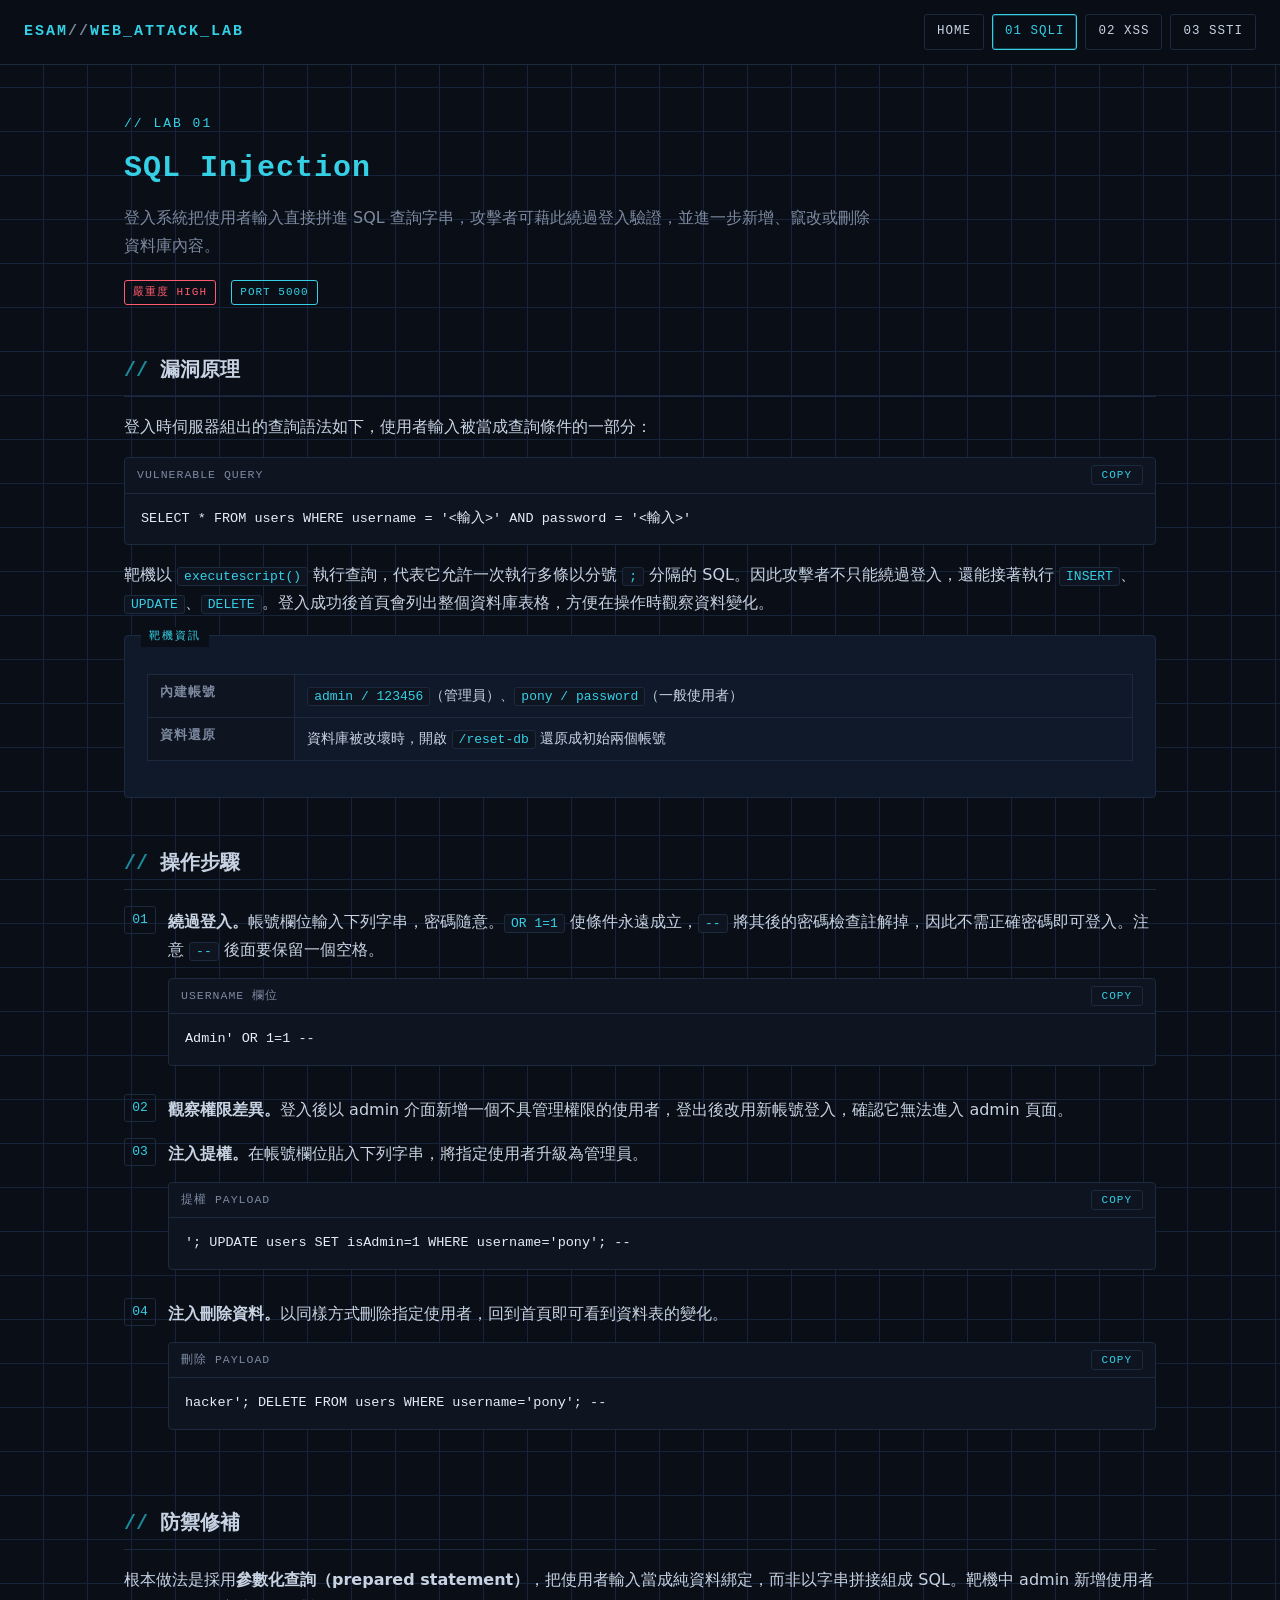
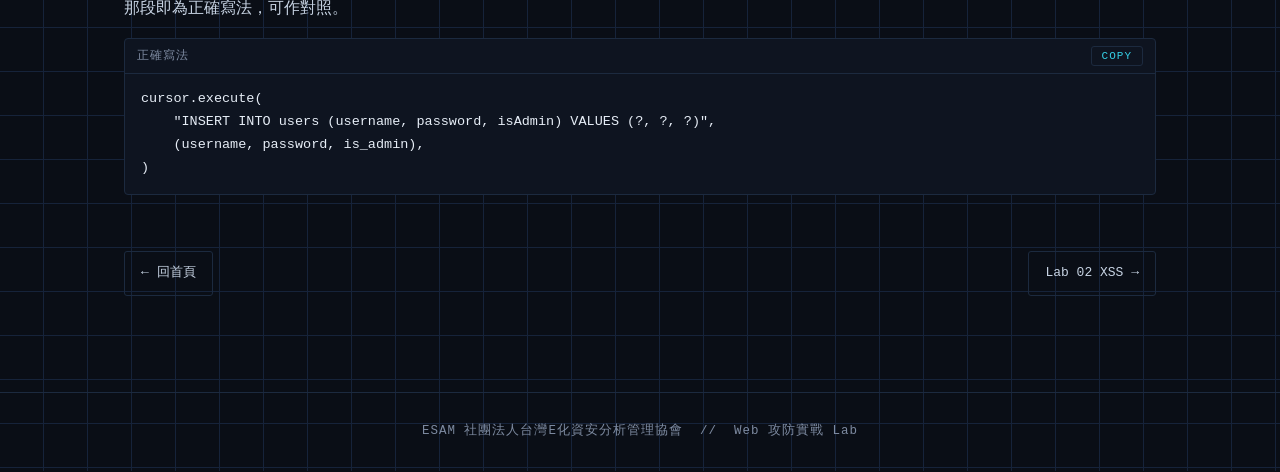
==== lab1-sqli.html @ b627d04e "Add ESAM Web attack lab teaching site (SQLi, XSS, SSTI)" ====
<!DOCTYPE html>
<html lang="zh-Hant">
<head>
<meta charset="UTF-8">
<meta name="viewport" content="width=device-width, initial-scale=1.0">
<title>Lab 01 SQL Injection | ESAM WEB ATTACK LAB</title>
<meta name="description" content="SQL Injection 靶機教學：登入繞過、提權與資料竄改，含可複製 payload 與參數化查詢修補。">
<link rel="stylesheet" href="style.css">
</head>
<body>
<nav class="nav">
  <div class="brand">ESAM<span>//</span>WEB_ATTACK_LAB</div>
  <div class="nav-links">
    <a href="index.html">Home</a>
    <a href="lab1-sqli.html">01 SQLi</a>
    <a href="lab2-xss.html">02 XSS</a>
    <a href="lab3-ssti.html">03 SSTI</a>
  </div>
</nav>

<main class="wrap">
  <div class="kicker">// LAB 01</div>
  <h1 class="title">SQL Injection</h1>
  <p class="lead">登入系統把使用者輸入直接拼進 SQL 查詢字串，攻擊者可藉此繞過登入驗證，並進一步新增、竄改或刪除資料庫內容。</p>
  <p><span class="badge high">嚴重度 High</span> &nbsp; <span class="badge info">PORT 5000</span></p>

  <h2>漏洞原理</h2>
  <p>登入時伺服器組出的查詢語法如下，使用者輸入被當成查詢條件的一部分：</p>
  <div class="cmd">
    <div class="cmd-head"><span>vulnerable query</span><button class="copy">Copy</button></div>
    <pre>SELECT * FROM users WHERE username = '&lt;輸入&gt;' AND password = '&lt;輸入&gt;'</pre>
  </div>
  <p>靶機以 <code>executescript()</code> 執行查詢，代表它允許一次執行多條以分號 <code>;</code> 分隔的 SQL。因此攻擊者不只能繞過登入，還能接著執行 <code>INSERT</code>、<code>UPDATE</code>、<code>DELETE</code>。登入成功後首頁會列出整個資料庫表格，方便在操作時觀察資料變化。</p>

  <div class="panel">
    <span class="tag">靶機資訊</span>
    <table>
      <tr><th>內建帳號</th><td><code>admin / 123456</code>（管理員）、<code>pony / password</code>（一般使用者）</td></tr>
      <tr><th>資料還原</th><td>資料庫被改壞時，開啟 <code>/reset-db</code> 還原成初始兩個帳號</td></tr>
    </table>
  </div>

  <h2>操作步驟</h2>
  <ol class="steps">
    <li>
      <strong>繞過登入。</strong>帳號欄位輸入下列字串，密碼隨意。<code>OR 1=1</code> 使條件永遠成立，<code>--</code> 將其後的密碼檢查註解掉，因此不需正確密碼即可登入。注意 <code>--</code> 後面要保留一個空格。
      <div class="cmd">
        <div class="cmd-head"><span>username 欄位</span><button class="copy">Copy</button></div>
        <pre>Admin' OR 1=1 -- </pre>
      </div>
    </li>
    <li><strong>觀察權限差異。</strong>登入後以 admin 介面新增一個不具管理權限的使用者，登出後改用新帳號登入，確認它無法進入 admin 頁面。</li>
    <li>
      <strong>注入提權。</strong>在帳號欄位貼入下列字串，將指定使用者升級為管理員。
      <div class="cmd">
        <div class="cmd-head"><span>提權 payload</span><button class="copy">Copy</button></div>
        <pre>'; UPDATE users SET isAdmin=1 WHERE username='pony'; -- </pre>
      </div>
    </li>
    <li>
      <strong>注入刪除資料。</strong>以同樣方式刪除指定使用者，回到首頁即可看到資料表的變化。
      <div class="cmd">
        <div class="cmd-head"><span>刪除 payload</span><button class="copy">Copy</button></div>
        <pre>hacker'; DELETE FROM users WHERE username='pony'; -- </pre>
      </div>
    </li>
  </ol>

  <h2>防禦修補</h2>
  <p>根本做法是採用<strong>參數化查詢（prepared statement）</strong>，把使用者輸入當成純資料綁定，而非以字串拼接組成 SQL。靶機中 admin 新增使用者那段即為正確寫法，可作對照。</p>
  <div class="cmd">
    <div class="cmd-head"><span>正確寫法</span><button class="copy">Copy</button></div>
    <pre>cursor.execute(
    "INSERT INTO users (username, password, isAdmin) VALUES (?, ?, ?)",
    (username, password, is_admin),
)</pre>
  </div>

  <div class="pager">
    <a href="index.html">← 回首頁</a>
    <span class="spacer"></span>
    <a href="lab2-xss.html">Lab 02 XSS →</a>
  </div>
</main>

<footer class="foot">ESAM 社團法人台灣E化資安分析管理協會 &nbsp;//&nbsp; Web 攻防實戰 Lab</footer>
<script src="app.js"></script>
</body>
</html>
---- style.css ----
/* ESAM Web 攻防 Lab 教學站 共用樣式
   風格：深色終端機 / 青色霓虹，等寬字為主。
   調整配色只改 :root 變數即可。 */

:root {
  --bg: #0a0e16;
  --bg-soft: #0e1420;
  --panel: #10192a;
  --line: #1c2a3f;
  --line-soft: #16233a;
  --fg: #c7d3e3;
  --fg-dim: #7d8aa0;
  --accent: #35d0e6;
  --accent-dim: #1d8a9a;
  --danger: #ff5a6e;
  --warn: #ffcf56;
  --ok: #4fd98a;
  --mono: "SFMono-Regular", "Consolas", "JetBrains Mono", "Menlo", monospace;
  --sans: "Noto Sans TC", "PingFang TC", "Microsoft JhengHei", system-ui, sans-serif;
  --maxw: 1080px;
}

* { box-sizing: border-box; }

html { scroll-behavior: smooth; }

body {
  margin: 0;
  background-color: var(--bg);
  background-image:
    linear-gradient(var(--line-soft) 1px, transparent 1px),
    linear-gradient(90deg, var(--line-soft) 1px, transparent 1px);
  background-size: 44px 44px;
  background-position: -1px -1px;
  color: var(--fg);
  font-family: var(--sans);
  font-size: 16px;
  line-height: 1.75;
}

a { color: var(--accent); text-decoration: none; }
a:hover { text-decoration: underline; }

code, pre, kbd, .mono { font-family: var(--mono); }

/* 頂部導覽 */
.nav {
  position: sticky;
  top: 0;
  z-index: 20;
  display: flex;
  align-items: center;
  justify-content: space-between;
  gap: 16px;
  padding: 14px 24px;
  background: rgba(10, 14, 22, 0.88);
  backdrop-filter: blur(6px);
  border-bottom: 1px solid var(--line);
}
.nav .brand {
  font-family: var(--mono);
  font-weight: 700;
  letter-spacing: 2px;
  color: var(--accent);
  font-size: 15px;
}
.nav .brand span { color: var(--fg-dim); }
.nav-links { display: flex; flex-wrap: wrap; gap: 8px; }
.nav-links a {
  font-family: var(--mono);
  font-size: 12.5px;
  letter-spacing: 1px;
  text-transform: uppercase;
  color: var(--fg);
  padding: 6px 12px;
  border: 1px solid var(--line);
  border-radius: 3px;
}
.nav-links a:hover { border-color: var(--accent-dim); text-decoration: none; }
.nav-links a.active {
  color: var(--accent);
  border-color: var(--accent);
  box-shadow: 0 0 0 1px rgba(53, 208, 230, 0.25) inset;
}

/* 版面 */
.wrap { max-width: var(--maxw); margin: 0 auto; padding: 48px 24px 96px; }

.kicker {
  font-family: var(--mono);
  color: var(--accent);
  letter-spacing: 2px;
  font-size: 13px;
  text-transform: uppercase;
}
h1.title {
  font-family: var(--mono);
  color: var(--accent);
  font-size: 30px;
  letter-spacing: 1px;
  margin: 6px 0 10px;
}
.lead { color: var(--fg-dim); max-width: 760px; margin: 0 0 8px; }

h2 {
  font-family: var(--mono);
  font-size: 20px;
  color: var(--fg);
  margin: 48px 0 14px;
  padding-bottom: 8px;
  border-bottom: 1px solid var(--line);
}
h2::before { content: "// "; color: var(--accent-dim); }
h3 { font-size: 17px; margin: 28px 0 8px; color: var(--fg); }

/* 區塊標籤卡（對應 MISSION 角標） */
.panel {
  position: relative;
  border: 1px solid var(--line);
  background: var(--panel);
  border-radius: 4px;
  padding: 22px 22px 20px;
  margin: 18px 0;
}
.panel > .tag {
  position: absolute;
  top: -9px;
  left: 16px;
  background: var(--bg);
  padding: 0 8px;
  font-family: var(--mono);
  font-size: 11px;
  letter-spacing: 2px;
  color: var(--accent);
  text-transform: uppercase;
}

/* Lab 卡片網格（首頁） */
.grid { display: grid; grid-template-columns: repeat(auto-fit, minmax(300px, 1fr)); gap: 20px; margin-top: 24px; }
.card {
  position: relative;
  display: block;
  border: 1px solid var(--line);
  background: var(--panel);
  border-radius: 4px;
  padding: 24px 22px;
  color: var(--fg);
  transition: border-color .15s, transform .15s;
}
.card:hover { border-color: var(--accent); transform: translateY(-2px); text-decoration: none; }
.card .tag {
  position: absolute; top: -9px; left: 16px;
  background: var(--bg); padding: 0 8px;
  font-family: var(--mono); font-size: 11px; letter-spacing: 2px;
  color: var(--accent); text-transform: uppercase;
}
.card .name { font-family: var(--mono); color: var(--accent); font-size: 18px; margin-bottom: 6px; }
.card .name::before { content: "> "; }
.card .desc { color: var(--fg); margin-bottom: 14px; }
.card .meta { font-family: var(--mono); font-size: 12px; color: var(--fg-dim); }

/* 嚴重度標籤 */
.badge {
  display: inline-block;
  font-family: var(--mono);
  font-size: 11px;
  letter-spacing: 1px;
  padding: 2px 8px;
  border-radius: 3px;
  border: 1px solid currentColor;
  text-transform: uppercase;
}
.badge.high { color: var(--danger); }
.badge.mid { color: var(--warn); }
.badge.info { color: var(--accent); }

/* 步驟清單 */
ol.steps { counter-reset: step; list-style: none; padding-left: 0; }
ol.steps > li {
  counter-increment: step;
  position: relative;
  padding: 2px 0 14px 44px;
  margin: 0;
}
ol.steps > li::before {
  content: counter(step, decimal-leading-zero);
  position: absolute; left: 0; top: 0;
  font-family: var(--mono); font-size: 13px;
  color: var(--accent);
  border: 1px solid var(--line);
  border-radius: 3px;
  width: 30px; height: 26px;
  display: flex; align-items: center; justify-content: center;
}

/* 可複製指令卡 */
.cmd {
  position: relative;
  border: 1px solid var(--line);
  background: var(--bg-soft);
  border-radius: 4px;
  margin: 14px 0;
}
.cmd .cmd-head {
  display: flex; align-items: center; justify-content: space-between;
  padding: 7px 12px;
  border-bottom: 1px solid var(--line);
  font-family: var(--mono); font-size: 11.5px; letter-spacing: 1px;
  color: var(--fg-dim); text-transform: uppercase;
}
.cmd pre {
  margin: 0; padding: 14px 16px; overflow-x: auto;
  font-size: 13.5px; line-height: 1.7; color: #e6edf6;
  white-space: pre;
}
.cmd .copy {
  font-family: var(--mono); font-size: 11px; letter-spacing: 1px;
  color: var(--accent);
  background: transparent;
  border: 1px solid var(--line);
  border-radius: 3px;
  padding: 3px 10px;
  cursor: pointer;
  text-transform: uppercase;
}
.cmd .copy:hover { border-color: var(--accent); }
.cmd .copy.done { color: var(--ok); border-color: var(--ok); }

/* 行內程式碼 */
p code, li code, td code {
  background: var(--bg-soft);
  border: 1px solid var(--line);
  border-radius: 3px;
  padding: 1px 6px;
  font-size: 13px;
  color: var(--accent);
}

/* 表格 */
table { width: 100%; border-collapse: collapse; margin: 16px 0; font-size: 14px; }
th, td { border: 1px solid var(--line); padding: 8px 12px; text-align: left; vertical-align: top; }
th { background: var(--bg-soft); font-family: var(--mono); font-size: 12.5px; letter-spacing: 1px; color: var(--fg-dim); text-transform: uppercase; font-weight: 600; }
td.center, th.center { text-align: center; }

/* 提示框 */
.note {
  border-left: 3px solid var(--accent-dim);
  background: var(--bg-soft);
  padding: 12px 16px;
  margin: 16px 0;
  border-radius: 0 4px 4px 0;
  color: var(--fg);
}
.note.warn { border-left-color: var(--warn); }
.note.danger { border-left-color: var(--danger); }
.note .label { font-family: var(--mono); font-size: 12px; letter-spacing: 1px; color: var(--accent); text-transform: uppercase; display: block; margin-bottom: 4px; }
.note.warn .label { color: var(--warn); }
.note.danger .label { color: var(--danger); }

/* 頁尾 */
.foot {
  border-top: 1px solid var(--line);
  padding: 28px 24px;
  text-align: center;
  color: var(--fg-dim);
  font-family: var(--mono);
  font-size: 12.5px;
  letter-spacing: 1px;
}

/* 上一頁 / 下一頁 */
.pager { display: flex; justify-content: space-between; gap: 12px; margin-top: 56px; }
.pager a {
  font-family: var(--mono); font-size: 13px;
  border: 1px solid var(--line); border-radius: 3px;
  padding: 10px 16px; color: var(--fg);
}
.pager a:hover { border-color: var(--accent); text-decoration: none; }
.pager .spacer { flex: 1; }

@media (max-width: 640px) {
  h1.title { font-size: 24px; }
  .nav { padding: 12px 16px; }
  .wrap { padding: 32px 16px 72px; }
}
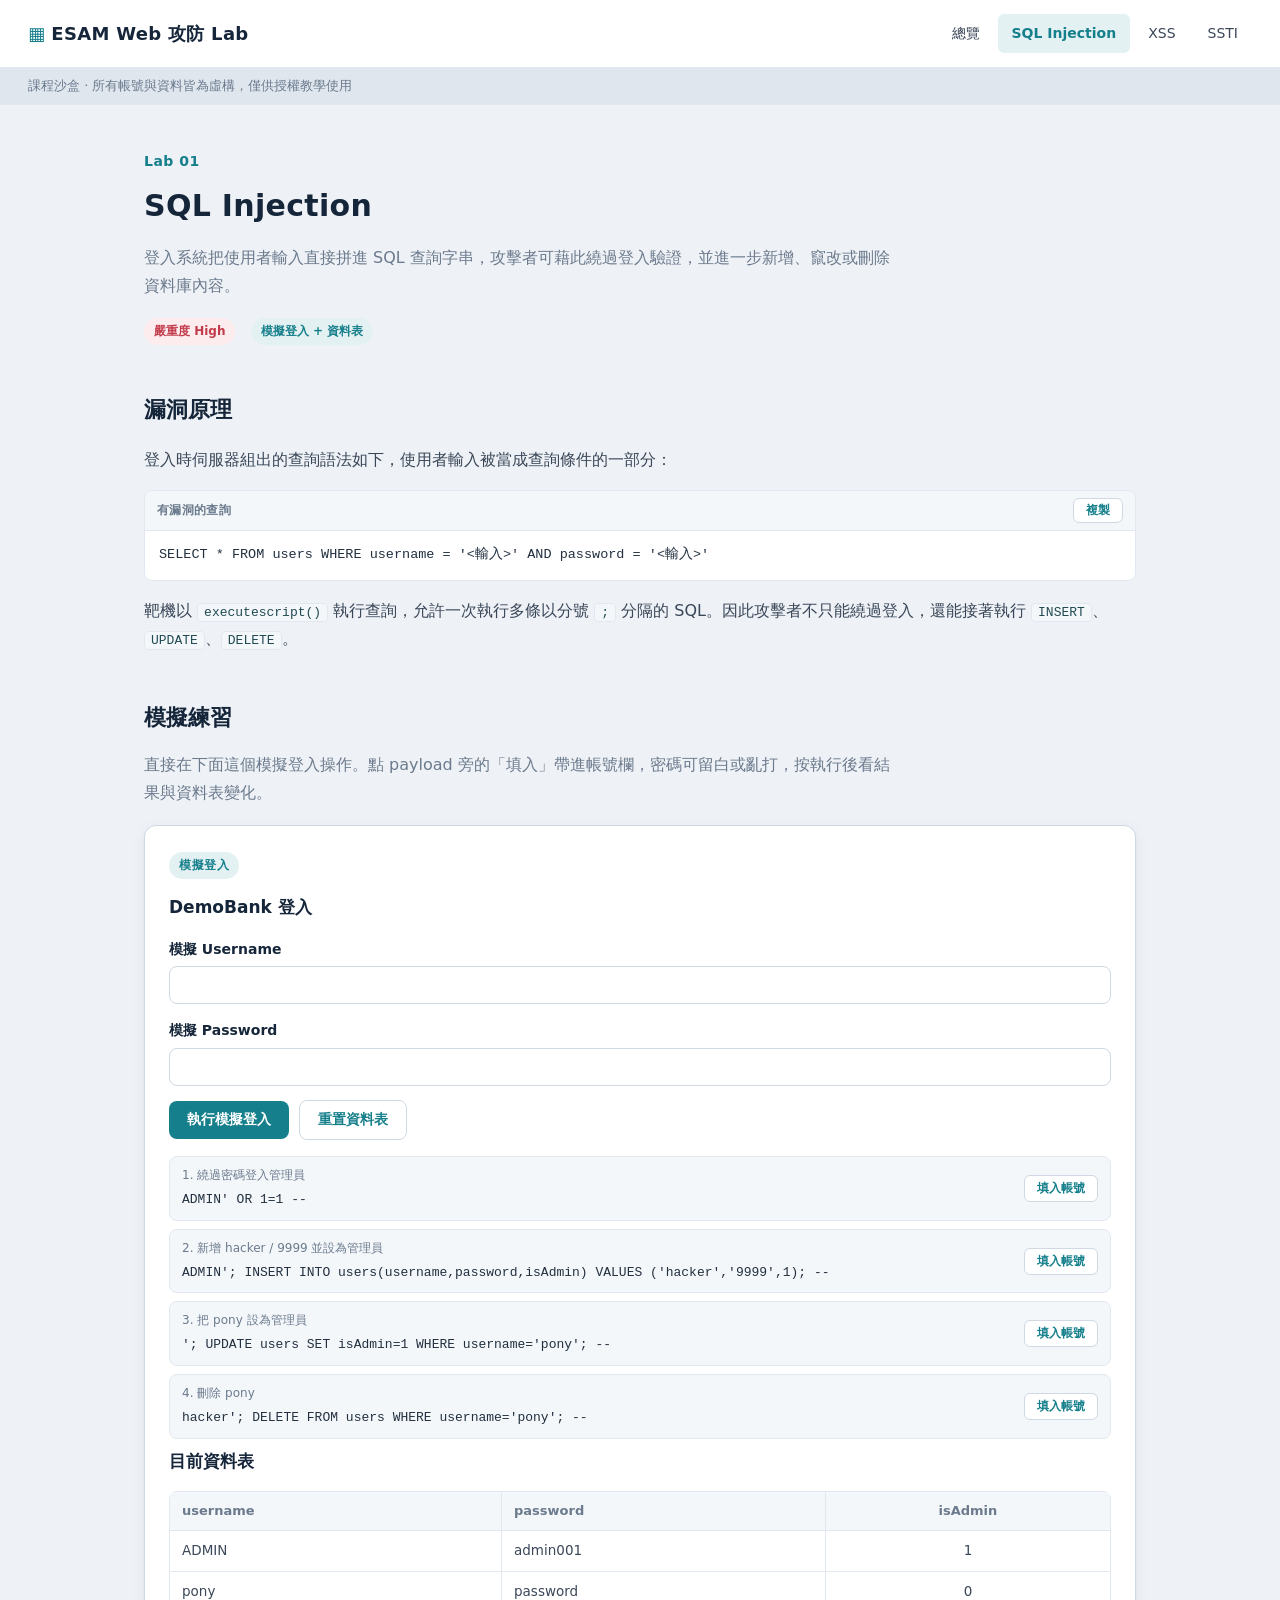
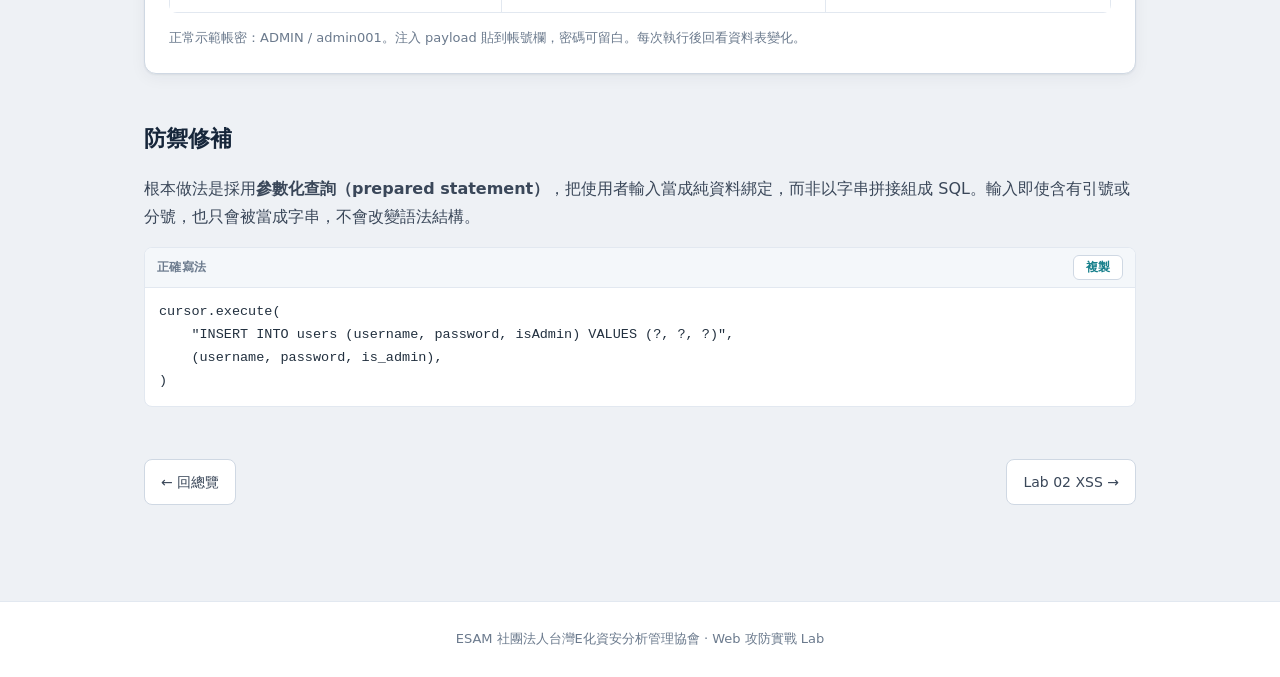
==== commit 0fb56a12: "Switch to light theme and add in-browser interactive labs" ====
--- a/lab1-sqli.html
+++ b/lab1-sqli.html
@@ -3,73 +3,80 @@
 <head>
 <meta charset="UTF-8">
 <meta name="viewport" content="width=device-width, initial-scale=1.0">
-<title>Lab 01 SQL Injection | ESAM WEB ATTACK LAB</title>
-<meta name="description" content="SQL Injection 靶機教學：登入繞過、提權與資料竄改，含可複製 payload 與參數化查詢修補。">
+<title>Lab 01 SQL Injection | ESAM Web 攻防 Lab</title>
+<meta name="description" content="SQL Injection 模擬練習：在瀏覽器內繞過登入、提權與竄改資料，含可填入的 payload 與參數化查詢修補。">
 <link rel="stylesheet" href="style.css">
 </head>
 <body>
 <nav class="nav">
-  <div class="brand">ESAM<span>//</span>WEB_ATTACK_LAB</div>
+  <div class="brand"><span class="mark">▦</span>ESAM Web 攻防 Lab</div>
   <div class="nav-links">
-    <a href="index.html">Home</a>
-    <a href="lab1-sqli.html">01 SQLi</a>
-    <a href="lab2-xss.html">02 XSS</a>
-    <a href="lab3-ssti.html">03 SSTI</a>
+    <a href="index.html">總覽</a>
+    <a href="lab1-sqli.html">SQL Injection</a>
+    <a href="lab2-xss.html">XSS</a>
+    <a href="lab3-ssti.html">SSTI</a>
   </div>
 </nav>
+<div class="sandbox-bar">課程沙盒 · 所有帳號與資料皆為虛構，僅供授權教學使用</div>
 
 <main class="wrap">
-  <div class="kicker">// LAB 01</div>
+  <div class="kicker">Lab 01</div>
   <h1 class="title">SQL Injection</h1>
   <p class="lead">登入系統把使用者輸入直接拼進 SQL 查詢字串，攻擊者可藉此繞過登入驗證，並進一步新增、竄改或刪除資料庫內容。</p>
-  <p><span class="badge high">嚴重度 High</span> &nbsp; <span class="badge info">PORT 5000</span></p>
+  <p><span class="badge high">嚴重度 High</span> &nbsp; <span class="badge info">模擬登入 + 資料表</span></p>
 
   <h2>漏洞原理</h2>
   <p>登入時伺服器組出的查詢語法如下，使用者輸入被當成查詢條件的一部分：</p>
   <div class="cmd">
-    <div class="cmd-head"><span>vulnerable query</span><button class="copy">Copy</button></div>
+    <div class="cmd-head"><span>有漏洞的查詢</span><button class="copy">複製</button></div>
     <pre>SELECT * FROM users WHERE username = '&lt;輸入&gt;' AND password = '&lt;輸入&gt;'</pre>
   </div>
-  <p>靶機以 <code>executescript()</code> 執行查詢，代表它允許一次執行多條以分號 <code>;</code> 分隔的 SQL。因此攻擊者不只能繞過登入，還能接著執行 <code>INSERT</code>、<code>UPDATE</code>、<code>DELETE</code>。登入成功後首頁會列出整個資料庫表格，方便在操作時觀察資料變化。</p>
+  <p>靶機以 <code>executescript()</code> 執行查詢，允許一次執行多條以分號 <code>;</code> 分隔的 SQL。因此攻擊者不只能繞過登入，還能接著執行 <code>INSERT</code>、<code>UPDATE</code>、<code>DELETE</code>。</p>
 
-  <div class="panel">
-    <span class="tag">靶機資訊</span>
-    <table>
-      <tr><th>內建帳號</th><td><code>admin / 123456</code>（管理員）、<code>pony / password</code>（一般使用者）</td></tr>
-      <tr><th>資料還原</th><td>資料庫被改壞時，開啟 <code>/reset-db</code> 還原成初始兩個帳號</td></tr>
-    </table>
+  <h2>模擬練習</h2>
+  <p class="lead">直接在下面這個模擬登入操作。點 payload 旁的「填入」帶進帳號欄，密碼可留白或亂打，按執行後看結果與資料表變化。</p>
+
+  <div class="sim" id="sqli-sim">
+    <span class="sim-tag">模擬登入</span>
+    <h3>DemoBank 登入</h3>
+    <label for="sqli-user">模擬 Username</label>
+    <input type="text" id="sqli-user" autocomplete="off" spellcheck="false">
+    <label for="sqli-pass">模擬 Password</label>
+    <input type="text" id="sqli-pass" autocomplete="off" spellcheck="false">
+    <div class="btn-row">
+      <button class="btn" id="sqli-login">執行模擬登入</button>
+      <button class="btn ghost" id="sqli-reset">重置資料表</button>
+    </div>
+    <div class="sim-out" id="sqli-out"></div>
+
+    <div class="payload-list">
+      <div class="pl-item">
+        <div><div class="pl-label">1. 繞過密碼登入管理員</div><div class="pl-code">ADMIN' OR 1=1 -- </div></div>
+        <button class="use" data-target="sqli-user" data-value="ADMIN' OR 1=1 -- ">填入帳號</button>
+      </div>
+      <div class="pl-item">
+        <div><div class="pl-label">2. 新增 hacker / 9999 並設為管理員</div><div class="pl-code">ADMIN'; INSERT INTO users(username,password,isAdmin) VALUES ('hacker','9999',1); -- </div></div>
+        <button class="use" data-target="sqli-user" data-value="ADMIN'; INSERT INTO users(username,password,isAdmin) VALUES ('hacker','9999',1); -- ">填入帳號</button>
+      </div>
+      <div class="pl-item">
+        <div><div class="pl-label">3. 把 pony 設為管理員</div><div class="pl-code">'; UPDATE users SET isAdmin=1 WHERE username='pony'; -- </div></div>
+        <button class="use" data-target="sqli-user" data-value="'; UPDATE users SET isAdmin=1 WHERE username='pony'; -- ">填入帳號</button>
+      </div>
+      <div class="pl-item">
+        <div><div class="pl-label">4. 刪除 pony</div><div class="pl-code">hacker'; DELETE FROM users WHERE username='pony'; -- </div></div>
+        <button class="use" data-target="sqli-user" data-value="hacker'; DELETE FROM users WHERE username='pony'; -- ">填入帳號</button>
+      </div>
+    </div>
+
+    <h3>目前資料表</h3>
+    <div id="sqli-table"></div>
+    <div class="sim-note">正常示範帳密：ADMIN / admin001。注入 payload 貼到帳號欄，密碼可留白。每次執行後回看資料表變化。</div>
   </div>
 
-  <h2>操作步驟</h2>
-  <ol class="steps">
-    <li>
-      <strong>繞過登入。</strong>帳號欄位輸入下列字串，密碼隨意。<code>OR 1=1</code> 使條件永遠成立，<code>--</code> 將其後的密碼檢查註解掉，因此不需正確密碼即可登入。注意 <code>--</code> 後面要保留一個空格。
-      <div class="cmd">
-        <div class="cmd-head"><span>username 欄位</span><button class="copy">Copy</button></div>
-        <pre>Admin' OR 1=1 -- </pre>
-      </div>
-    </li>
-    <li><strong>觀察權限差異。</strong>登入後以 admin 介面新增一個不具管理權限的使用者，登出後改用新帳號登入，確認它無法進入 admin 頁面。</li>
-    <li>
-      <strong>注入提權。</strong>在帳號欄位貼入下列字串，將指定使用者升級為管理員。
-      <div class="cmd">
-        <div class="cmd-head"><span>提權 payload</span><button class="copy">Copy</button></div>
-        <pre>'; UPDATE users SET isAdmin=1 WHERE username='pony'; -- </pre>
-      </div>
-    </li>
-    <li>
-      <strong>注入刪除資料。</strong>以同樣方式刪除指定使用者，回到首頁即可看到資料表的變化。
-      <div class="cmd">
-        <div class="cmd-head"><span>刪除 payload</span><button class="copy">Copy</button></div>
-        <pre>hacker'; DELETE FROM users WHERE username='pony'; -- </pre>
-      </div>
-    </li>
-  </ol>
-
   <h2>防禦修補</h2>
-  <p>根本做法是採用<strong>參數化查詢（prepared statement）</strong>，把使用者輸入當成純資料綁定，而非以字串拼接組成 SQL。靶機中 admin 新增使用者那段即為正確寫法，可作對照。</p>
+  <p>根本做法是採用<strong>參數化查詢（prepared statement）</strong>，把使用者輸入當成純資料綁定，而非以字串拼接組成 SQL。輸入即使含有引號或分號，也只會被當成字串，不會改變語法結構。</p>
   <div class="cmd">
-    <div class="cmd-head"><span>正確寫法</span><button class="copy">Copy</button></div>
+    <div class="cmd-head"><span>正確寫法</span><button class="copy">複製</button></div>
     <pre>cursor.execute(
     "INSERT INTO users (username, password, isAdmin) VALUES (?, ?, ?)",
     (username, password, is_admin),
@@ -77,13 +84,13 @@
   </div>
 
   <div class="pager">
-    <a href="index.html">← 回首頁</a>
+    <a href="index.html">← 回總覽</a>
     <span class="spacer"></span>
     <a href="lab2-xss.html">Lab 02 XSS →</a>
   </div>
 </main>
 
-<footer class="foot">ESAM 社團法人台灣E化資安分析管理協會 &nbsp;//&nbsp; Web 攻防實戰 Lab</footer>
+<footer class="foot">ESAM 社團法人台灣E化資安分析管理協會 · Web 攻防實戰 Lab</footer>
 <script src="app.js"></script>
 </body>
 </html>
--- a/style.css
+++ b/style.css
@@ -1,38 +1,39 @@
 /* ESAM Web 攻防 Lab 教學站 共用樣式
-   風格：深色終端機 / 青色霓虹，等寬字為主。
+   風格：淺色乾淨教學平台。白色卡片、海軍藍標題、青色主色。
    調整配色只改 :root 變數即可。 */
 
 :root {
-  --bg: #0a0e16;
-  --bg-soft: #0e1420;
-  --panel: #10192a;
-  --line: #1c2a3f;
-  --line-soft: #16233a;
-  --fg: #c7d3e3;
-  --fg-dim: #7d8aa0;
-  --accent: #35d0e6;
-  --accent-dim: #1d8a9a;
-  --danger: #ff5a6e;
-  --warn: #ffcf56;
-  --ok: #4fd98a;
+  --bg: #eef1f5;
+  --surface: #ffffff;
+  --surface-alt: #f4f7fa;
+  --line: #e2e8f0;
+  --line-strong: #cfd8e3;
+  --ink: #16263a;
+  --ink-soft: #3a4759;
+  --muted: #6b7a8d;
+  --accent: #157f8b;
+  --accent-dark: #0f626c;
+  --accent-soft: #e4f1f3;
+  --danger: #c23b4b;
+  --danger-soft: #fdecee;
+  --warn: #b9791a;
+  --warn-soft: #fbf2e2;
+  --ok: #2f8f5b;
+  --ok-soft: #e7f5ec;
+  --hero: #163a4a;
   --mono: "SFMono-Regular", "Consolas", "JetBrains Mono", "Menlo", monospace;
   --sans: "Noto Sans TC", "PingFang TC", "Microsoft JhengHei", system-ui, sans-serif;
-  --maxw: 1080px;
+  --maxw: 1040px;
+  --shadow: 0 1px 2px rgba(16, 38, 58, .06), 0 4px 16px rgba(16, 38, 58, .05);
 }
 
 * { box-sizing: border-box; }
-
 html { scroll-behavior: smooth; }
 
 body {
   margin: 0;
-  background-color: var(--bg);
-  background-image:
-    linear-gradient(var(--line-soft) 1px, transparent 1px),
-    linear-gradient(90deg, var(--line-soft) 1px, transparent 1px);
-  background-size: 44px 44px;
-  background-position: -1px -1px;
-  color: var(--fg);
+  background: var(--bg);
+  color: var(--ink-soft);
   font-family: var(--sans);
   font-size: 16px;
   line-height: 1.75;
@@ -40,246 +41,196 @@
 
 a { color: var(--accent); text-decoration: none; }
 a:hover { text-decoration: underline; }
-
 code, pre, kbd, .mono { font-family: var(--mono); }
 
 /* 頂部導覽 */
 .nav {
-  position: sticky;
-  top: 0;
-  z-index: 20;
-  display: flex;
-  align-items: center;
-  justify-content: space-between;
-  gap: 16px;
-  padding: 14px 24px;
-  background: rgba(10, 14, 22, 0.88);
-  backdrop-filter: blur(6px);
+  position: sticky; top: 0; z-index: 20;
+  display: flex; align-items: center; justify-content: space-between;
+  gap: 16px; padding: 14px 28px;
+  background: var(--surface);
   border-bottom: 1px solid var(--line);
 }
-.nav .brand {
-  font-family: var(--mono);
-  font-weight: 700;
-  letter-spacing: 2px;
-  color: var(--accent);
-  font-size: 15px;
-}
-.nav .brand span { color: var(--fg-dim); }
-.nav-links { display: flex; flex-wrap: wrap; gap: 8px; }
+.nav .brand { font-weight: 700; color: var(--ink); font-size: 18px; letter-spacing: .3px; }
+.nav .brand .mark { color: var(--accent); margin-right: 6px; }
+.nav-links { display: flex; flex-wrap: wrap; gap: 4px; }
 .nav-links a {
-  font-family: var(--mono);
-  font-size: 12.5px;
-  letter-spacing: 1px;
-  text-transform: uppercase;
-  color: var(--fg);
-  padding: 6px 12px;
+  font-size: 14px; color: var(--ink-soft);
+  padding: 7px 14px; border-radius: 6px;
+}
+.nav-links a:hover { background: var(--surface-alt); text-decoration: none; }
+.nav-links a.active { color: var(--accent); background: var(--accent-soft); font-weight: 600; }
+
+/* 沙盒提示條 */
+.sandbox-bar {
+  background: #dfe6ee; color: var(--muted);
+  font-size: 13px; padding: 7px 28px;
+  border-bottom: 1px solid var(--line);
+}
+
+/* 版面 */
+.wrap { max-width: var(--maxw); margin: 0 auto; padding: 44px 24px 96px; }
+
+.kicker { color: var(--accent); font-weight: 600; font-size: 14px; letter-spacing: .5px; }
+h1.title { color: var(--ink); font-size: 30px; font-weight: 800; margin: 6px 0 12px; letter-spacing: .3px; }
+.lead { color: var(--muted); max-width: 760px; margin: 0 0 8px; }
+
+h2 { color: var(--ink); font-size: 22px; font-weight: 700; margin: 46px 0 14px; }
+h3 { color: var(--ink); font-size: 17px; font-weight: 700; margin: 26px 0 8px; }
+
+/* 徽章 */
+.badge {
+  display: inline-block; font-size: 12px; font-weight: 600;
+  padding: 3px 10px; border-radius: 20px;
+}
+.badge.high { color: var(--danger); background: var(--danger-soft); }
+.badge.mid { color: var(--warn); background: var(--warn-soft); }
+.badge.info { color: var(--accent); background: var(--accent-soft); }
+
+/* 卡片 / 面板 */
+.panel, .card {
+  background: var(--surface);
   border: 1px solid var(--line);
-  border-radius: 3px;
-}
-.nav-links a:hover { border-color: var(--accent-dim); text-decoration: none; }
-.nav-links a.active {
-  color: var(--accent);
-  border-color: var(--accent);
-  box-shadow: 0 0 0 1px rgba(53, 208, 230, 0.25) inset;
-}
-
-/* 版面 */
-.wrap { max-width: var(--maxw); margin: 0 auto; padding: 48px 24px 96px; }
-
-.kicker {
-  font-family: var(--mono);
-  color: var(--accent);
-  letter-spacing: 2px;
-  font-size: 13px;
-  text-transform: uppercase;
-}
-h1.title {
-  font-family: var(--mono);
-  color: var(--accent);
-  font-size: 30px;
-  letter-spacing: 1px;
-  margin: 6px 0 10px;
-}
-.lead { color: var(--fg-dim); max-width: 760px; margin: 0 0 8px; }
-
-h2 {
-  font-family: var(--mono);
-  font-size: 20px;
-  color: var(--fg);
-  margin: 48px 0 14px;
-  padding-bottom: 8px;
-  border-bottom: 1px solid var(--line);
-}
-h2::before { content: "// "; color: var(--accent-dim); }
-h3 { font-size: 17px; margin: 28px 0 8px; color: var(--fg); }
-
-/* 區塊標籤卡（對應 MISSION 角標） */
-.panel {
-  position: relative;
-  border: 1px solid var(--line);
-  background: var(--panel);
-  border-radius: 4px;
-  padding: 22px 22px 20px;
-  margin: 18px 0;
-}
-.panel > .tag {
-  position: absolute;
-  top: -9px;
-  left: 16px;
-  background: var(--bg);
-  padding: 0 8px;
-  font-family: var(--mono);
-  font-size: 11px;
-  letter-spacing: 2px;
-  color: var(--accent);
-  text-transform: uppercase;
-}
+  border-radius: 12px;
+  box-shadow: var(--shadow);
+}
+.panel { padding: 22px 24px; margin: 18px 0; }
+.panel .panel-title { font-weight: 700; color: var(--ink); margin: 0 0 10px; }
 
 /* Lab 卡片網格（首頁） */
-.grid { display: grid; grid-template-columns: repeat(auto-fit, minmax(300px, 1fr)); gap: 20px; margin-top: 24px; }
-.card {
-  position: relative;
-  display: block;
-  border: 1px solid var(--line);
-  background: var(--panel);
-  border-radius: 4px;
-  padding: 24px 22px;
-  color: var(--fg);
-  transition: border-color .15s, transform .15s;
-}
-.card:hover { border-color: var(--accent); transform: translateY(-2px); text-decoration: none; }
-.card .tag {
-  position: absolute; top: -9px; left: 16px;
-  background: var(--bg); padding: 0 8px;
-  font-family: var(--mono); font-size: 11px; letter-spacing: 2px;
-  color: var(--accent); text-transform: uppercase;
-}
-.card .name { font-family: var(--mono); color: var(--accent); font-size: 18px; margin-bottom: 6px; }
-.card .name::before { content: "> "; }
-.card .desc { color: var(--fg); margin-bottom: 14px; }
-.card .meta { font-family: var(--mono); font-size: 12px; color: var(--fg-dim); }
-
-/* 嚴重度標籤 */
-.badge {
-  display: inline-block;
-  font-family: var(--mono);
-  font-size: 11px;
-  letter-spacing: 1px;
-  padding: 2px 8px;
-  border-radius: 3px;
-  border: 1px solid currentColor;
-  text-transform: uppercase;
-}
-.badge.high { color: var(--danger); }
-.badge.mid { color: var(--warn); }
-.badge.info { color: var(--accent); }
-
-/* 步驟清單 */
+.grid { display: grid; grid-template-columns: repeat(auto-fit, minmax(300px, 1fr)); gap: 20px; margin-top: 22px; }
+.card { display: block; padding: 24px; color: var(--ink-soft); transition: box-shadow .15s, transform .15s, border-color .15s; }
+.card:hover { box-shadow: 0 6px 22px rgba(16,38,58,.12); transform: translateY(-2px); border-color: var(--line-strong); text-decoration: none; }
+.card .tag { color: var(--accent); font-weight: 600; font-size: 12px; letter-spacing: .5px; }
+.card .name { color: var(--ink); font-size: 19px; font-weight: 700; margin: 4px 0 8px; }
+.card .desc { color: var(--muted); font-size: 14.5px; margin-bottom: 14px; }
+.card .meta { font-size: 13px; color: var(--muted); }
+
+/* Hero 卡（首頁） */
+.hero {
+  display: grid; grid-template-columns: 1.2fr .8fr; gap: 28px; align-items: center;
+  margin-top: 8px;
+}
+.hero-card {
+  background: var(--hero); color: #dfeef0;
+  border-radius: 14px; padding: 26px 28px;
+}
+.hero-card .hc-label { font-size: 13px; opacity: .8; }
+.hero-card .hc-amount { font-size: 34px; font-weight: 800; color: #fff; margin: 10px 0 4px; }
+.hero-card .hc-sub { font-size: 13px; opacity: .75; }
+@media (max-width: 760px) { .hero { grid-template-columns: 1fr; } }
+
+/* 步驟 */
 ol.steps { counter-reset: step; list-style: none; padding-left: 0; }
-ol.steps > li {
-  counter-increment: step;
-  position: relative;
-  padding: 2px 0 14px 44px;
-  margin: 0;
-}
+ol.steps > li { counter-increment: step; position: relative; padding: 2px 0 16px 46px; }
 ol.steps > li::before {
-  content: counter(step, decimal-leading-zero);
-  position: absolute; left: 0; top: 0;
-  font-family: var(--mono); font-size: 13px;
-  color: var(--accent);
-  border: 1px solid var(--line);
-  border-radius: 3px;
-  width: 30px; height: 26px;
+  content: counter(step); position: absolute; left: 0; top: 0;
+  width: 30px; height: 30px; border-radius: 50%;
+  background: var(--accent-soft); color: var(--accent);
+  font-weight: 700; font-size: 14px;
   display: flex; align-items: center; justify-content: center;
 }
 
 /* 可複製指令卡 */
-.cmd {
-  position: relative;
-  border: 1px solid var(--line);
-  background: var(--bg-soft);
-  border-radius: 4px;
-  margin: 14px 0;
-}
+.cmd { border: 1px solid var(--line); border-radius: 8px; margin: 12px 0; overflow: hidden; background: var(--surface); }
 .cmd .cmd-head {
   display: flex; align-items: center; justify-content: space-between;
-  padding: 7px 12px;
+  padding: 7px 12px; background: var(--surface-alt);
   border-bottom: 1px solid var(--line);
-  font-family: var(--mono); font-size: 11.5px; letter-spacing: 1px;
-  color: var(--fg-dim); text-transform: uppercase;
-}
-.cmd pre {
-  margin: 0; padding: 14px 16px; overflow-x: auto;
-  font-size: 13.5px; line-height: 1.7; color: #e6edf6;
-  white-space: pre;
-}
+  font-size: 12px; color: var(--muted); font-weight: 600; letter-spacing: .3px;
+}
+.cmd pre { margin: 0; padding: 13px 14px; overflow-x: auto; font-size: 13.5px; line-height: 1.7; color: #22303f; white-space: pre; }
 .cmd .copy {
-  font-family: var(--mono); font-size: 11px; letter-spacing: 1px;
-  color: var(--accent);
-  background: transparent;
-  border: 1px solid var(--line);
-  border-radius: 3px;
-  padding: 3px 10px;
-  cursor: pointer;
-  text-transform: uppercase;
-}
-.cmd .copy:hover { border-color: var(--accent); }
+  font-size: 12px; font-weight: 600; color: var(--accent);
+  background: #fff; border: 1px solid var(--line-strong);
+  border-radius: 6px; padding: 3px 12px; cursor: pointer;
+}
+.cmd .copy:hover { background: var(--accent-soft); }
 .cmd .copy.done { color: var(--ok); border-color: var(--ok); }
 
 /* 行內程式碼 */
-p code, li code, td code {
-  background: var(--bg-soft);
-  border: 1px solid var(--line);
-  border-radius: 3px;
-  padding: 1px 6px;
-  font-size: 13px;
-  color: var(--accent);
-}
+p code, li code, td code { background: var(--surface-alt); border: 1px solid var(--line); border-radius: 4px; padding: 1px 6px; font-size: 13px; color: #214a52; }
 
 /* 表格 */
-table { width: 100%; border-collapse: collapse; margin: 16px 0; font-size: 14px; }
+table { width: 100%; border-collapse: collapse; margin: 14px 0; font-size: 14px; background: var(--surface); border-radius: 8px; overflow: hidden; }
 th, td { border: 1px solid var(--line); padding: 8px 12px; text-align: left; vertical-align: top; }
-th { background: var(--bg-soft); font-family: var(--mono); font-size: 12.5px; letter-spacing: 1px; color: var(--fg-dim); text-transform: uppercase; font-weight: 600; }
+th { background: var(--surface-alt); color: var(--muted); font-weight: 600; font-size: 13px; }
 td.center, th.center { text-align: center; }
 
 /* 提示框 */
-.note {
-  border-left: 3px solid var(--accent-dim);
-  background: var(--bg-soft);
-  padding: 12px 16px;
-  margin: 16px 0;
-  border-radius: 0 4px 4px 0;
-  color: var(--fg);
-}
-.note.warn { border-left-color: var(--warn); }
-.note.danger { border-left-color: var(--danger); }
-.note .label { font-family: var(--mono); font-size: 12px; letter-spacing: 1px; color: var(--accent); text-transform: uppercase; display: block; margin-bottom: 4px; }
-.note.warn .label { color: var(--warn); }
-.note.danger .label { color: var(--danger); }
+.note { border-left: 4px solid var(--accent); background: var(--accent-soft); padding: 12px 16px; margin: 16px 0; border-radius: 0 8px 8px 0; color: var(--ink-soft); }
+.note.warn { border-left-color: var(--warn); background: var(--warn-soft); }
+.note.danger { border-left-color: var(--danger); background: var(--danger-soft); }
+.note .label { font-weight: 700; color: var(--ink); display: block; margin-bottom: 3px; font-size: 14px; }
+
+/* 互動模擬練習區 */
+.sim {
+  background: var(--surface); border: 1px solid var(--line-strong);
+  border-radius: 12px; box-shadow: var(--shadow);
+  padding: 24px; margin: 18px 0;
+}
+.sim .sim-tag {
+  display: inline-block; font-size: 12px; font-weight: 700; letter-spacing: .5px;
+  color: var(--accent); background: var(--accent-soft);
+  padding: 3px 10px; border-radius: 20px; margin-bottom: 8px;
+}
+.sim h3 { margin-top: 6px; }
+.sim label { display: block; font-size: 14px; font-weight: 600; color: var(--ink); margin: 14px 0 5px; }
+.sim input[type=text], .sim input[type=password], .sim textarea {
+  width: 100%; padding: 10px 12px; font-size: 14px;
+  border: 1px solid var(--line-strong); border-radius: 8px;
+  font-family: var(--sans); color: var(--ink);
+}
+.sim textarea { font-family: var(--mono); resize: vertical; min-height: 60px; }
+.sim input:focus, .sim textarea:focus { outline: none; border-color: var(--accent); box-shadow: 0 0 0 3px var(--accent-soft); }
+.btn {
+  display: inline-block; cursor: pointer;
+  background: var(--accent); color: #fff; font-weight: 600; font-size: 14px;
+  border: none; border-radius: 8px; padding: 10px 18px; margin-top: 14px;
+}
+.btn:hover { background: var(--accent-dark); }
+.btn.ghost { background: #fff; color: var(--accent); border: 1px solid var(--line-strong); }
+.btn.ghost:hover { background: var(--accent-soft); }
+.btn-row { display: flex; gap: 10px; flex-wrap: wrap; align-items: center; }
+
+/* 模擬輸出 */
+.sim-out { margin-top: 16px; border-radius: 8px; padding: 12px 14px; font-size: 14px; display: none; }
+.sim-out.show { display: block; }
+.sim-out.ok { background: var(--ok-soft); border: 1px solid #bfe3cc; color: #1f6b42; }
+.sim-out.bad { background: var(--danger-soft); border: 1px solid #f3c4ca; color: #9e2b38; }
+.sim-out.info { background: var(--surface-alt); border: 1px solid var(--line); color: var(--ink-soft); }
+.sim-out pre { margin: 6px 0 0; font-size: 13px; white-space: pre-wrap; word-break: break-all; }
+.sim-table { margin-top: 14px; font-size: 13.5px; }
+.sim-note { font-size: 13px; color: var(--muted); margin-top: 10px; }
+
+/* 內嵌 payload 快速列（模擬區內） */
+.payload-list { margin-top: 16px; }
+.payload-list .pl-item {
+  display: flex; align-items: center; gap: 10px; justify-content: space-between;
+  background: var(--surface-alt); border: 1px solid var(--line);
+  border-radius: 8px; padding: 8px 12px; margin: 8px 0;
+}
+.payload-list .pl-code { font-family: var(--mono); font-size: 13px; color: #22303f; overflow-x: auto; white-space: nowrap; }
+.payload-list .pl-label { font-size: 12px; color: var(--muted); margin-bottom: 3px; }
+.payload-list .use {
+  flex: none; cursor: pointer; font-size: 12px; font-weight: 600;
+  color: var(--accent); background: #fff; border: 1px solid var(--line-strong);
+  border-radius: 6px; padding: 4px 12px;
+}
+.payload-list .use:hover { background: var(--accent-soft); }
+
+/* 分頁器 */
+.pager { display: flex; justify-content: space-between; gap: 12px; margin-top: 52px; }
+.pager a { font-size: 14px; border: 1px solid var(--line-strong); border-radius: 8px; padding: 10px 16px; color: var(--ink-soft); background: #fff; }
+.pager a:hover { border-color: var(--accent); color: var(--accent); text-decoration: none; }
+.pager .spacer { flex: 1; }
 
 /* 頁尾 */
-.foot {
-  border-top: 1px solid var(--line);
-  padding: 28px 24px;
-  text-align: center;
-  color: var(--fg-dim);
-  font-family: var(--mono);
-  font-size: 12.5px;
-  letter-spacing: 1px;
-}
-
-/* 上一頁 / 下一頁 */
-.pager { display: flex; justify-content: space-between; gap: 12px; margin-top: 56px; }
-.pager a {
-  font-family: var(--mono); font-size: 13px;
-  border: 1px solid var(--line); border-radius: 3px;
-  padding: 10px 16px; color: var(--fg);
-}
-.pager a:hover { border-color: var(--accent); text-decoration: none; }
-.pager .spacer { flex: 1; }
+.foot { border-top: 1px solid var(--line); padding: 26px 24px; text-align: center; color: var(--muted); font-size: 13px; background: var(--surface); }
 
 @media (max-width: 640px) {
   h1.title { font-size: 24px; }
   .nav { padding: 12px 16px; }
+  .sandbox-bar { padding: 7px 16px; }
   .wrap { padding: 32px 16px 72px; }
 }
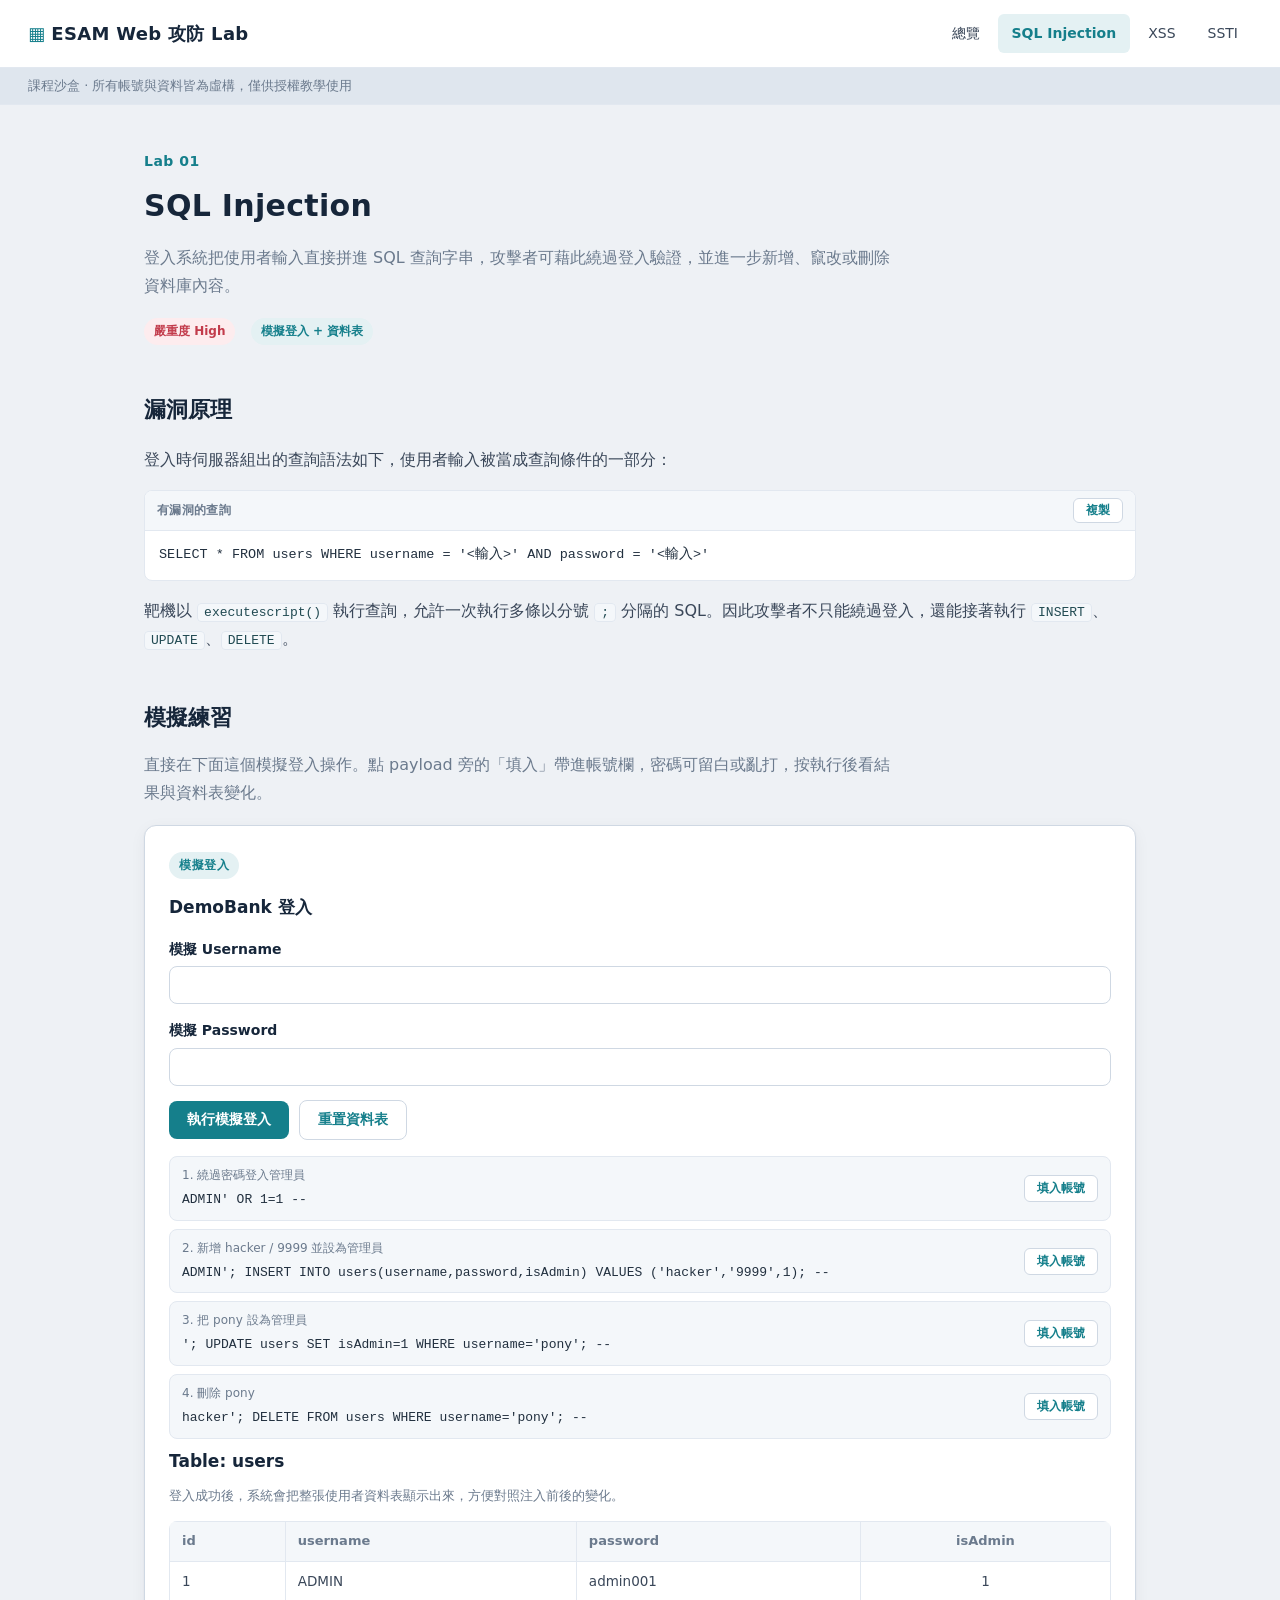
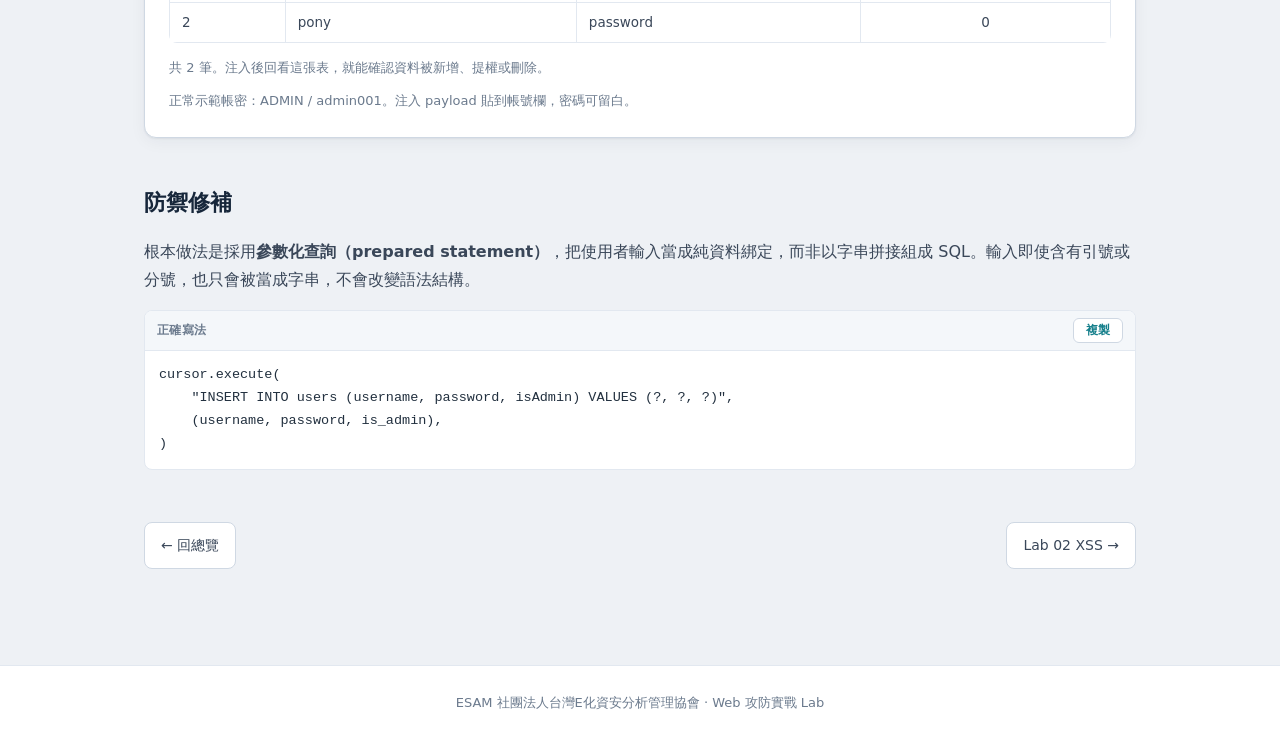
==== commit 389628f5: "Show full users table view in SQLi lab" ====
--- a/lab1-sqli.html
+++ b/lab1-sqli.html
@@ -68,9 +68,10 @@
       </div>
     </div>
 
-    <h3>目前資料表</h3>
+    <h3>Table: users</h3>
+    <p class="sim-note" style="margin-top:0">登入成功後，系統會把整張使用者資料表顯示出來，方便對照注入前後的變化。</p>
     <div id="sqli-table"></div>
-    <div class="sim-note">正常示範帳密：ADMIN / admin001。注入 payload 貼到帳號欄，密碼可留白。每次執行後回看資料表變化。</div>
+    <div class="sim-note">正常示範帳密：ADMIN / admin001。注入 payload 貼到帳號欄，密碼可留白。</div>
   </div>
 
   <h2>防禦修補</h2>
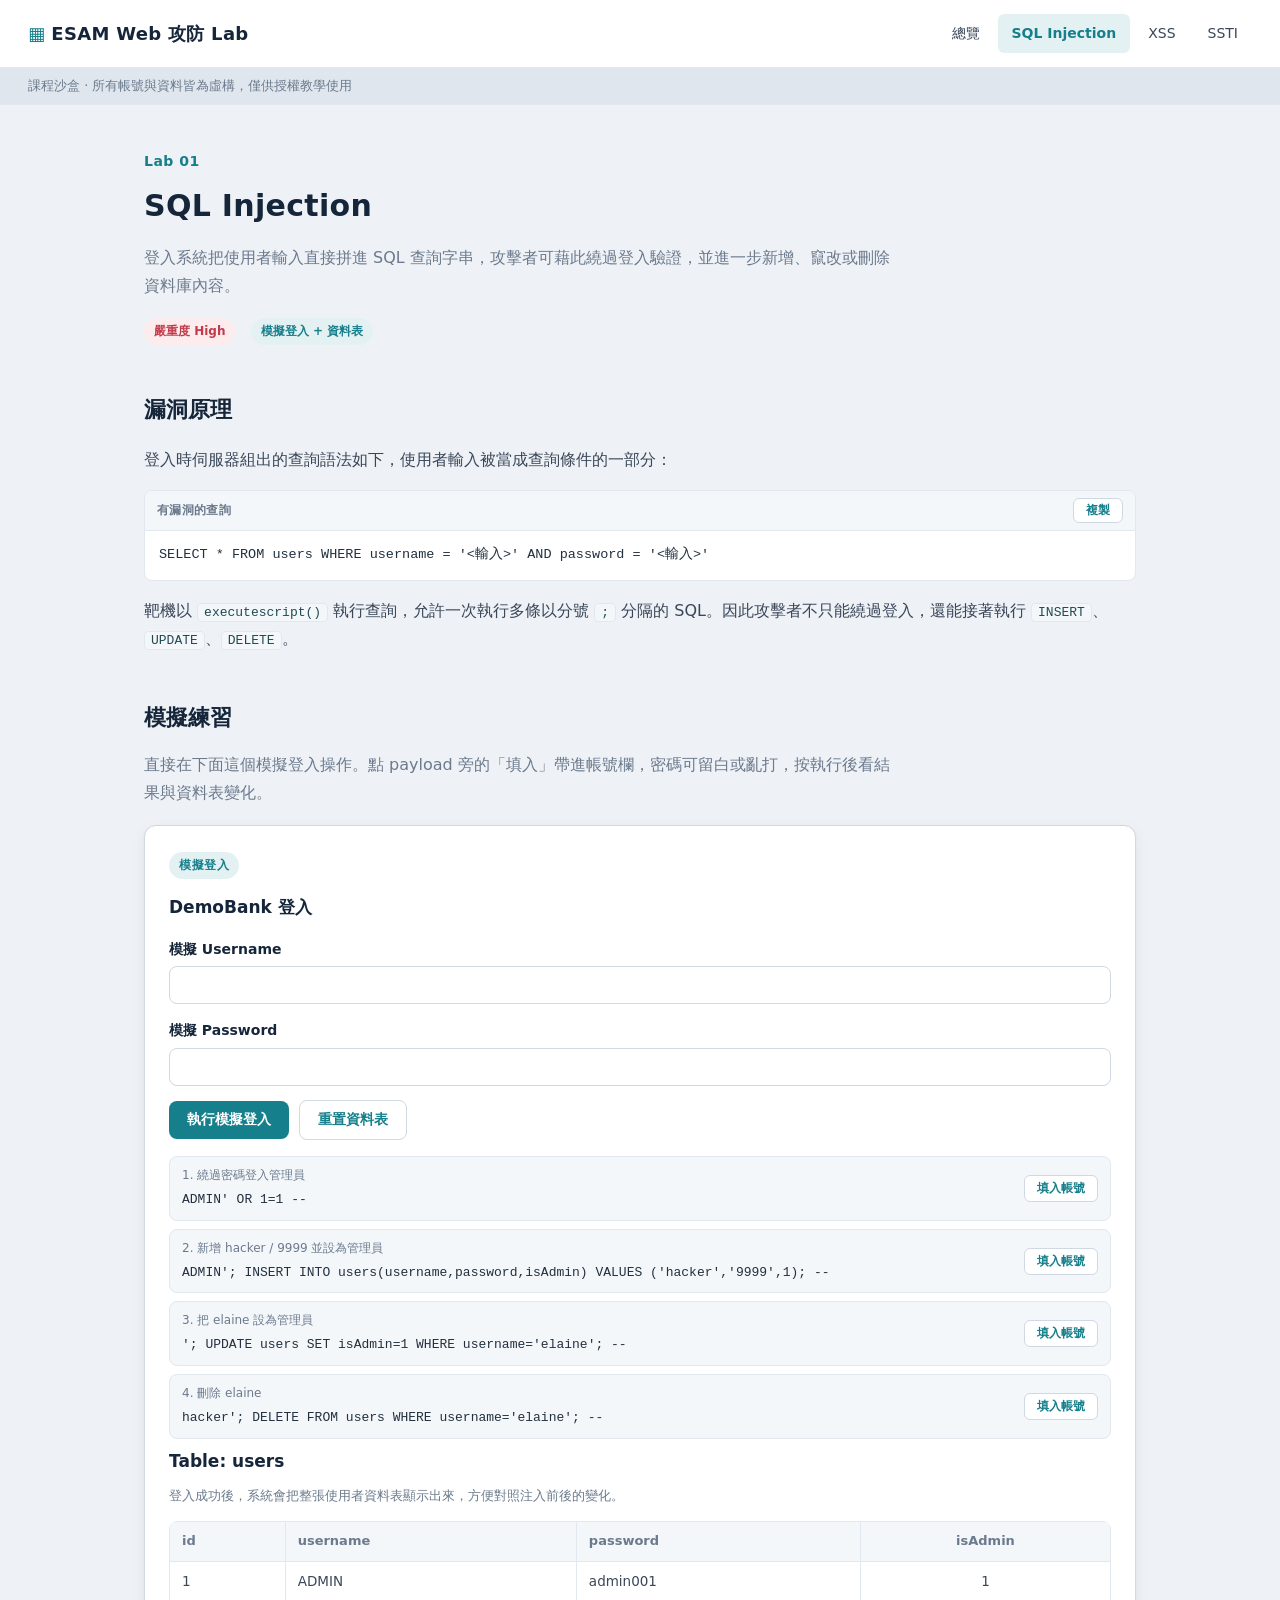
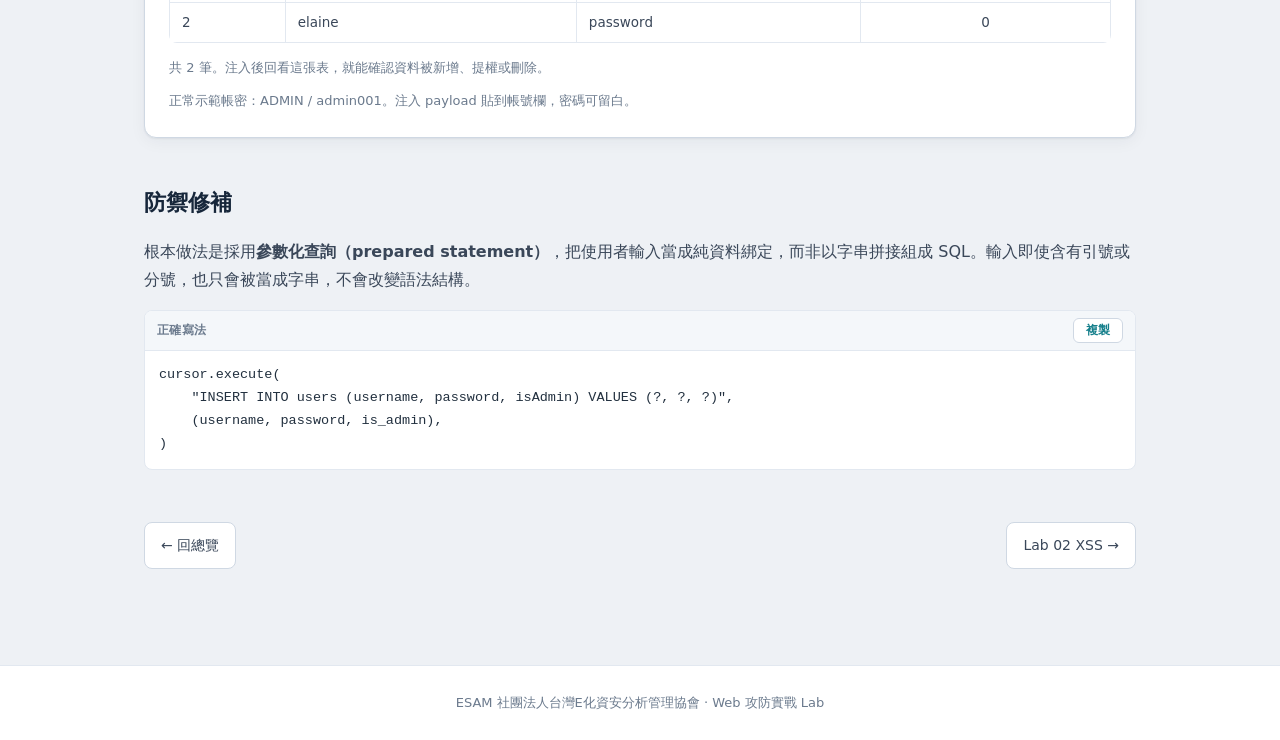
==== commit 2b5f6e2c: "Rename demo user pony to elaine" ====
--- a/lab1-sqli.html
+++ b/lab1-sqli.html
@@ -59,12 +59,12 @@
         <button class="use" data-target="sqli-user" data-value="ADMIN'; INSERT INTO users(username,password,isAdmin) VALUES ('hacker','9999',1); -- ">填入帳號</button>
       </div>
       <div class="pl-item">
-        <div><div class="pl-label">3. 把 pony 設為管理員</div><div class="pl-code">'; UPDATE users SET isAdmin=1 WHERE username='pony'; -- </div></div>
-        <button class="use" data-target="sqli-user" data-value="'; UPDATE users SET isAdmin=1 WHERE username='pony'; -- ">填入帳號</button>
+        <div><div class="pl-label">3. 把 elaine 設為管理員</div><div class="pl-code">'; UPDATE users SET isAdmin=1 WHERE username='elaine'; -- </div></div>
+        <button class="use" data-target="sqli-user" data-value="'; UPDATE users SET isAdmin=1 WHERE username='elaine'; -- ">填入帳號</button>
       </div>
       <div class="pl-item">
-        <div><div class="pl-label">4. 刪除 pony</div><div class="pl-code">hacker'; DELETE FROM users WHERE username='pony'; -- </div></div>
-        <button class="use" data-target="sqli-user" data-value="hacker'; DELETE FROM users WHERE username='pony'; -- ">填入帳號</button>
+        <div><div class="pl-label">4. 刪除 elaine</div><div class="pl-code">hacker'; DELETE FROM users WHERE username='elaine'; -- </div></div>
+        <button class="use" data-target="sqli-user" data-value="hacker'; DELETE FROM users WHERE username='elaine'; -- ">填入帳號</button>
       </div>
     </div>
 
--- a/style.css
+++ b/style.css
@@ -193,6 +193,16 @@
 .btn.ghost:hover { background: var(--accent-soft); }
 .btn-row { display: flex; gap: 10px; flex-wrap: wrap; align-items: center; }
 
+/* XSS Collector 終端機樣式 */
+.xss-term {
+  background: #0a0f0a; color: #33ff33;
+  font-family: var(--mono); font-size: 13px; line-height: 1.9;
+  padding: 14px 16px; border-radius: 8px; margin-top: 8px;
+  border: 1px solid #1e3a1e; word-break: break-all;
+}
+.xss-term .use { background: #0a0f0a; color: #33ff33; border-color: #2f7f2f; margin-left: 6px; }
+.xss-term .use:hover { background: #063006; }
+
 /* 模擬輸出 */
 .sim-out { margin-top: 16px; border-radius: 8px; padding: 12px 14px; font-size: 14px; display: none; }
 .sim-out.show { display: block; }
